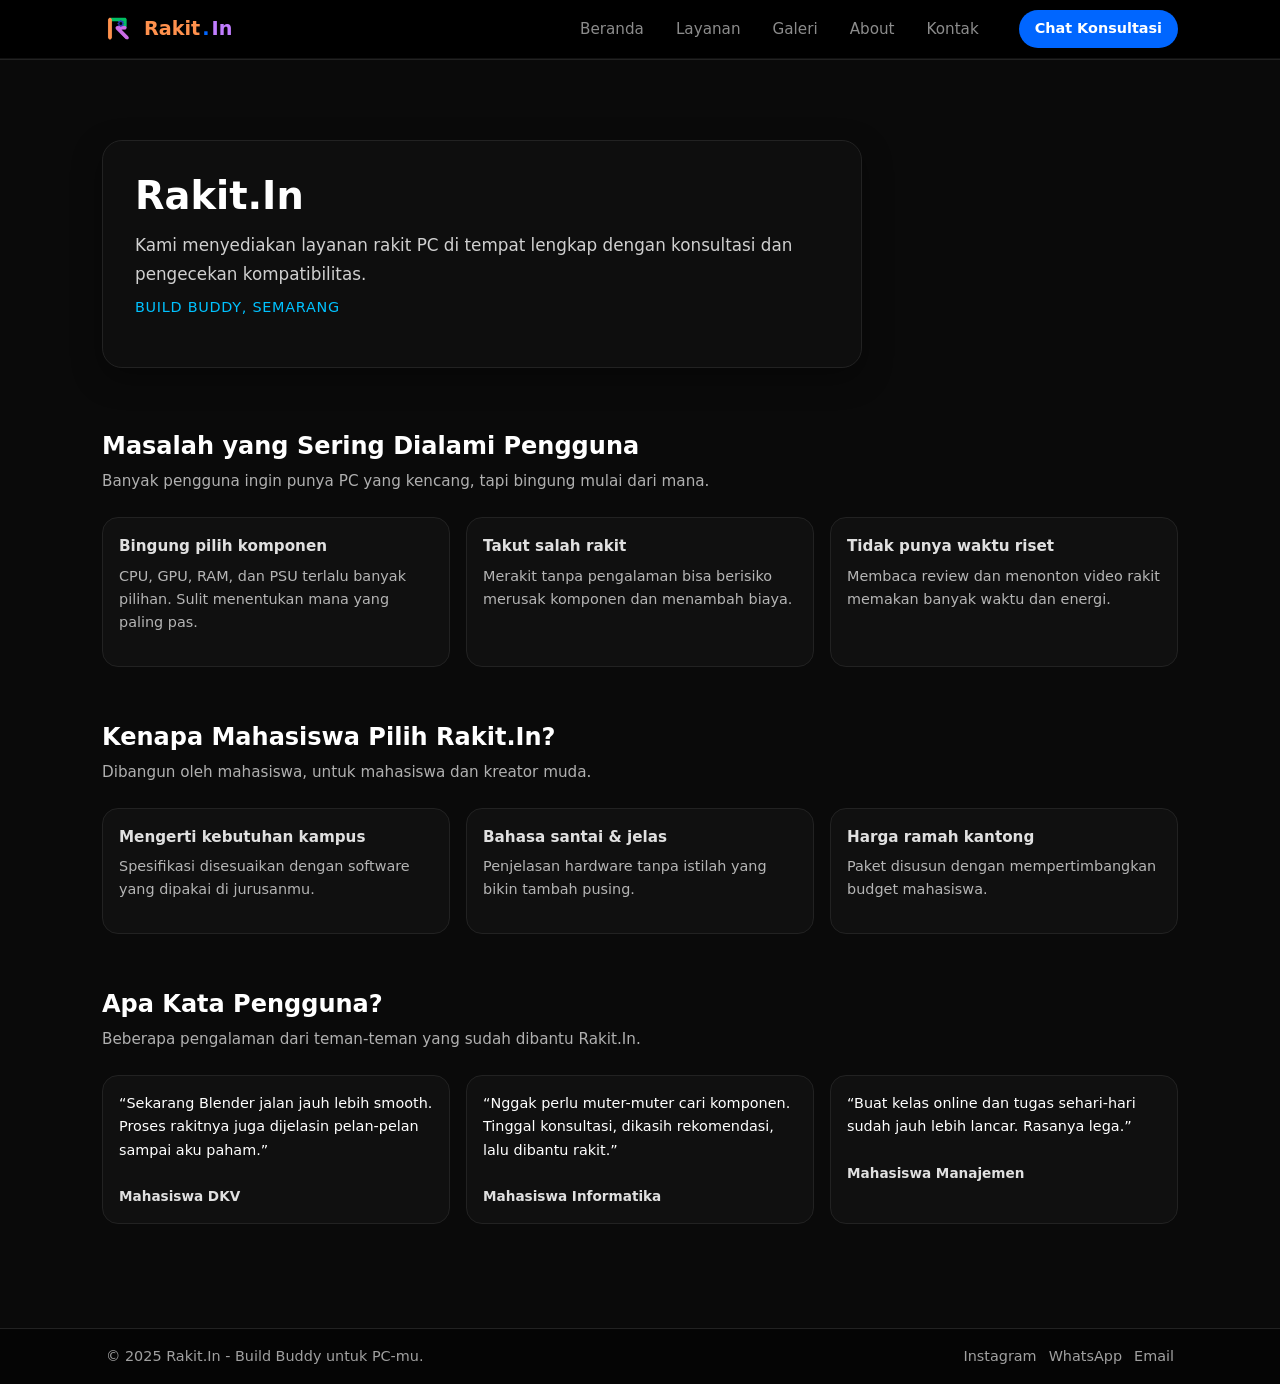
==== about.html @ 9c904154 "Update UI landing page, kontak, galeri, dan styling, layanan, pemisahan halaman" ====
<!DOCTYPE html>
<html lang="id">
<head>
  <meta charset="UTF-8">
  <title>Tentang Kami - Rakit.In</title>
  <meta name="viewport" content="width=device-width, initial-scale=1.0">
  <link href="https://cdn.jsdelivr.net/npm/bootstrap@5.3.3/dist/css/bootstrap.min.css" rel="stylesheet">
  <link rel="stylesheet" href="assets/css/style.css">

</head>
<body>
  <header>
    <nav class="navbar navbar-expand-lg navbar-dark bg-dark">
      <div class="container">
  
        <a class="navbar-brand logo-link" href="index.html">
          <img src="assets/img/logo_rakitin.png" class="logo-img" alt="Logo">
          <span class="logo-text">
            <span class="rakit">Rakit</span><span class="dot">.</span><span class="in">In</span>
          </span>
        </a>
  
        <button class="navbar-toggler" type="button" data-bs-toggle="collapse" data-bs-target="#navbarNav">
          <span class="navbar-toggler-icon"></span>
        </button>
  
        <div class="collapse navbar-collapse" id="navbarNav">
          <ul class="navbar-nav ms-auto align-items-lg-center gap-lg-3">
            <li class="nav-item"><a class="nav-link" href="index.html">Beranda</a></li>
            <li class="nav-item"><a class="nav-link" href="layanan.html">Layanan</a></li>
            <li class="nav-item"><a class="nav-link" href="galerry.html">Galeri</a></li>
            <li class="nav-item"><a class="nav-link" href="about.html">About</a></li>
            <li class="nav-item"><a class="nav-link" href="kontak.html">Kontak</a></li>
            <li class="nav-item">
              <a class="btn btn-primary ms-lg-3" href="chat.html">Chat Konsultasi</a>
            </li>
          </ul>
        </div>
  
      </div>
    </nav>
  </header>

  <main class="container">
    <section class="about-intro bubble-card">
        <h1 class="about-title">Rakit.In</h1>
      
        <p class="about-desc">
          Kami menyediakan layanan rakit PC di tempat lengkap dengan konsultasi
          dan pengecekan kompatibilitas.
        </p>
      
        <p class="about-tagline">
          Build Buddy, Semarang
        </p>
      </section>      
    <section>
      <h2 class="section-title">Masalah yang Sering Dialami Pengguna</h2>
      <p class="section-subtitle">Banyak pengguna ingin punya PC yang kencang, tapi bingung mulai dari mana.</p>
      <div class="grid-3">
        <div class="card">
          <div class="card-title">Bingung pilih komponen</div>
          <p class="muted">CPU, GPU, RAM, dan PSU terlalu banyak pilihan. Sulit menentukan mana yang paling pas.</p>
        </div>
        <div class="card">
          <div class="card-title">Takut salah rakit</div>
          <p class="muted">Merakit tanpa pengalaman bisa berisiko merusak komponen dan menambah biaya.</p>
        </div>
        <div class="card">
          <div class="card-title">Tidak punya waktu riset</div>
          <p class="muted">Membaca review dan menonton video rakit memakan banyak waktu dan energi.</p>
        </div>
      </div>
    </section>

    <section>
      <h2 class="section-title">Kenapa Mahasiswa Pilih Rakit.In?</h2>
      <p class="section-subtitle">Dibangun oleh mahasiswa, untuk mahasiswa dan kreator muda.</p>
      <div class="grid-3">
        <div class="card">
          <div class="card-title">Mengerti kebutuhan kampus</div>
          <p class="muted">Spesifikasi disesuaikan dengan software yang dipakai di jurusanmu.</p>
        </div>
        <div class="card">
          <div class="card-title">Bahasa santai & jelas</div>
          <p class="muted">Penjelasan hardware tanpa istilah yang bikin tambah pusing.</p>
        </div>
        <div class="card">
          <div class="card-title">Harga ramah kantong</div>
          <p class="muted">Paket disusun dengan mempertimbangkan budget mahasiswa.</p>
        </div>
      </div>
    </section>

    <section>
      <h2 class="section-title">Apa Kata Pengguna?</h2>
      <p class="section-subtitle">Beberapa pengalaman dari teman-teman yang sudah dibantu Rakit.In.</p>
      <div class="grid-3">
        <div class="card testimonial">
          <p>“Sekarang Blender jalan jauh lebih smooth. Proses rakitnya juga dijelasin pelan-pelan sampai aku paham.”</p>
          <div class="testimonial-name">Mahasiswa DKV</div>
        </div>
        <div class="card testimonial">
          <p>“Nggak perlu muter-muter cari komponen. Tinggal konsultasi, dikasih rekomendasi, lalu dibantu rakit.”</p>
          <div class="testimonial-name">Mahasiswa Informatika</div>
        </div>
        <div class="card testimonial">
          <p>“Buat kelas online dan tugas sehari-hari sudah jauh lebih lancar. Rasanya lega.”</p>
          <div class="testimonial-name">Mahasiswa Manajemen</div>
        </div>
      </div>
    </section>
  </main>

  <footer>
    <div class="footer-inner">
      <div>© 2025 Rakit.In - Build Buddy untuk PC-mu.</div>
      <div class="footer-links">
        <span>Instagram</span>
        <span>WhatsApp</span>
        <span>Email</span>
      </div>
    </div>
  </footer>
  
    <script src="https://cdn.jsdelivr.net/npm/bootstrap@5.3.3/dist/js/bootstrap.bundle.min.js"></script>

    
</body>
</html>
---- assets/css/style.css ----
* {
    box-sizing: border-box;
    margin: 0;
    padding: 0;
    font-family: system-ui, -apple-system, BlinkMacSystemFont, "Segoe UI", sans-serif;
  }

  html {
    scroll-behavior: smooth;
  }

  body {
    background: #0a0a0a;
    color: #ffffff;
    line-height: 1.6;
  }

  a {
    color: inherit;
    text-decoration: none;
  }

  header {
    position: sticky;
    top: 0;
    z-index: 10;
    background: rgba(0, 0, 0, 0.9);
    backdrop-filter: blur(10px);
    border-bottom: 1px solid #222;
  }

  .logo-link {
    display: flex;
    align-items: center;
    gap: 10px;
    text-decoration: none;
    cursor: pointer;
  }

  .logo-img {
    width: 32px;
    height: 32px;
    object-fit: contain;
  }

  .logo-text {
    font-weight: 700;
    font-size: 1.2rem;
    display: flex;
    align-items: center;
    gap: 0px;
  }

  .logo-text .rakit {
    color: #ff914d;
  }

  .logo-text .dot {
    color: #00c97a;
    margin: 0 2px;
  }

  .logo-text .in {
    color: #c17dff;
  }


  .nav-container {
    max-width: 1100px;
    margin: 0 auto;
    padding: 12px 16px;
    display: flex;
    align-items: center;
    justify-content: space-between;
  }

  nav ul {
    list-style: none;
    display: flex;
    gap: 16px;
    font-size: 0.95rem;
  }

  nav ul li a {
      color: #ffffff;
      text-decoration: none;
      transition: 0.2s;
    }

    nav ul li a:hover {
      color: #00c2ff;
    }

    .navbar {
        background: rgba(0, 0, 0, 0.97) !important;
        backdrop-filter: blur(12px);
        border-bottom: 1px solid #111;
      }
      

  .btn-primary {
    background: #0066ff;
    color: #ffffff;
    border: none;
    padding: 8px 8px;
    border-radius: 999px;
    cursor: pointer;
    font-size: 0.9rem;
    font-weight: 600;
  }

  
  .btn-outline {
    background: transparent;
    color: #ffffff;
    border: 1px solid #444;
    padding: 8px 8px;
    border-radius: 999px;
    cursor: pointer;
    font-size: 0.9rem;
  }

  a.btn-outline {
    display: inline-block;
  }

  .btn-primary, .btn-outline {
    transition: transform 0.15s ease, box-shadow 0.15s ease;
  }

  .btn-primary:hover, .btn-outline:hover {
    transform: translateY(-2px) scale(1.04);
    box-shadow: 0 6px 16px rgba(0, 102, 255, 0.25);
  }

  .hero-new {
    position: relative;
  }
  
  .hero-greeting-wrapper {
    position: absolute;
    top: 20px;
    left: 50%;
    transform: translateX(-50%);
    width: 100%;
    display: flex;
    justify-content: center;
    pointer-events: none;
  }
  
  .hero-greeting {
    color: #ffffff;
    font-size: 1.15rem;
    font-weight: 600;
    letter-spacing: 0.03em;
    text-align: center;
    white-space: nowrap;
  
    background: rgba(255, 255, 255, 0.08);
    backdrop-filter: blur(8px);
    padding: 10px 22px;
    border-radius: 999px;
    box-shadow: 0 8px 24px rgba(0,0,0,0.35);
  
    opacity: 0.95;
  }  

  main {
    max-width: 1100px;
    margin: 0 auto;
    padding: 24px 16px 64px;
  }

  section {
    margin-top: 56px;
  }

  .hero {
    display: grid;
    grid-template-columns: minmax(0, 1.4fr) minmax(0, 1fr);
    gap: 32px;
    align-items: center;
    margin-top: 32px;
  }

  .hero-title {
    font-size: 2.4rem;
    font-weight: 700;
    margin-bottom: 16px;
  }

  .hero-subtitle {
    font-size: 1rem;
    color: #d0d0d0;
    margin-bottom: 24px;
    max-width: 520px;
  }

  .hero-buttons {
    display: flex;
    gap: 12px;
    margin-bottom: 16px;
  }

  .hero-note {
    font-size: 0.9rem;
    color: #aaaaaa;
  }

  .hero-visual {
    border-radius: 20px;
    border: 1px solid #222;
    background: radial-gradient(circle at top left, #0066ff44, #000000);
    min-height: 220px;
    display: flex;
    align-items: center;
    justify-content: center;
    padding: 24px;
  }

  .hero-visual-inner {
    border-radius: 16px;
    border: 1px solid #333;
    padding: 16px;
    width: 100%;
  }

  .hero-visual-title {
    font-size: 0.9rem;
    text-transform: uppercase;
    letter-spacing: 0.08em;
    color: #aaaaaa;
    margin-bottom: 8px;
  }

  .hero-visual-box {
    border-radius: 12px;
    padding: 16px;
    background: #05070b;
    border: 1px solid #1b2536;
    margin-bottom: 8px;
    font-size: 0.9rem;
  }

  .hero-new {
    display: flex;
    align-items: center;
    justify-content: space-between;
    gap: 40px;
    margin-top: 60px;
    padding: 20px 0;
  }

  .hero-new-content {
    max-width: 520px;
  }

  .hero-new-title {
    font-size: 2.6rem;
    font-weight: 800;
    line-height: 1.2;
    margin-bottom: 16px;
  }

  .orange { color: #ff914d; }
  .green { color: #00c97a; }
  .purple { color: #c17dff; }

  .hero-new-subtitle {
    font-size: 1rem;
    color: #d0d0d0;
    margin-bottom: 24px;
    max-width: 500px;
  }

  .hero-new-image img {
    width: 460px;
    border-radius: 12px;
    user-select: none;
  }

  @media (max-width: 900px) {
    .hero-new {
      flex-direction: column;
      text-align: center;
    }

    .hero-new-image img {
      width: 80%;
    }
  }


  .section-title {
    font-size: 1.5rem;
    font-weight: 650;
    margin-bottom: 8px;
  }

  .section-subtitle {
    font-size: 0.95rem;
    color: #b0b0b0;
    margin-bottom: 24px;
  }

  .grid-3 {
    display: grid;
    grid-template-columns: repeat(3, minmax(0, 1fr));
    gap: 16px;
  }

  .card {
    border-radius: 16px;
    border: 1px solid #222;
    background: #101010;
    padding: 16px;
    font-size: 0.95rem;
  }

  .card-title {
    font-weight: 600;
    margin-bottom: 6px;
    color: #e0e0e0;
  }

  .card-tag {
    font-size: 0.75rem;
    color: #00c2ff;
    text-transform: uppercase;
    letter-spacing: 0.08em;
    margin-bottom: 8px;
  }

  .muted {
    color: #b5b5b5;
    font-size: 0.9rem;
  }

  .pricing-card {
    border-radius: 16px;
    border: 1px solid #222;
    background: #080808;
    padding: 18px;
    display: flex;
    flex-direction: column;
    gap: 8px;
  }

  .price {
    font-size: 1.1rem;
    font-weight: 650;
    color: #00c2ff;
  }

  ul.checklist {
    list-style: none;
    font-size: 0.9rem;
    color: #c0c0c0;
  }

  ul.checklist li::before {
    content: "✔ ";
    color: #00c2ff;
    font-size: 0.85rem;
  }

  .pricing-card .btn-primary {
    margin-top: 8px;
    align-self: flex-start;
  }

  .testimonial {
    font-size: 0.9rem;
    color: #ffffff;
  }

  .testimonial-name {
    margin-top: 8px;
    font-weight: 600;
    font-size: 0.85rem;
    color: #e0e0e0;
  }

  .form-card {
    border-radius: 16px;
    border: 1px solid #1f2933;
    background: #05070b;
    padding: 18px;
    max-width: 520px;
  }

  .form-group {
    margin-bottom: 12px;
  }

  label {
    display: block;
    font-size: 0.85rem;
    margin-bottom: 4px;
    color: #d0d0d0;
  }

  input, select, textarea {
    width: 100%;
    padding: 8px 10px;
    border-radius: 10px;
    border: 1px solid #333;
    background: #080a10;
    color: #ffffff;
    font-size: 0.9rem;
  }

  textarea {
    resize: vertical;
    min-height: 80px;
  }

  footer {
    border-top: 1px solid #222;
    background: #050505;
    margin-top: 40px;
  }

  .footer-inner {
    max-width: 1100px;
    margin: 0 auto;
    padding: 16px;
    font-size: 0.9rem;
    display: flex;
    flex-wrap: wrap;
    justify-content: space-between;
    gap: 8px;
    color: #a0a0a0;
  }

  .footer-links {
    display: flex;
    gap: 12px;
    font-size: 0.9rem;
  }

  .container,
  .container-fluid {
    max-width: 1100px !important;
  }

.bubble-card {
    background: rgba(16, 16, 16, 0.85);
    border: 1px solid #222;
    border-radius: 20px;
    padding: 32px;
    max-width: 760px;
    box-shadow: 0 10px 30px rgba(0, 0, 0, 0.35);
  }
  
  .about-intro {
    margin-bottom: 64px;
  }
  
  
  .about-title {
    font-size: 2.4rem;
    font-weight: 800;
    margin-bottom: 12px;
  }
  
  .about-desc {
    font-size: 1.05rem;
    color: #d0d0d0;
    line-height: 1.7;
    margin-bottom: 8px;
  }
  
  .about-tagline {
    font-size: 0.9rem;
    color: #00c2ff;
    letter-spacing: 0.05em;
    text-transform: uppercase;
  }
  
  .card-img-top {
    height: 200px;
    object-fit: cover;
    border-radius: 12px 12px 0 0;
  }
  
  .card {
    transition: transform 0.2s ease, box-shadow 0.2s ease;
  }
  
  .card:hover {
    transform: translateY(-4px);
    box-shadow: 0 12px 30px rgba(0,0,0,0.4);
  }
  
  .section-divider-glow {
    height: 1px;
    width: 100%;
    margin: 72px 0;
    background: linear-gradient(
      to right,
      transparent,
      #00c2ff,
      transparent
    );
    box-shadow: 0 0 12px rgba(0, 194, 255, 0.35);
  }
  

  @media (max-width: 800px) {
    .hero {
      grid-template-columns: minmax(0, 1fr);
    }
    .grid-3 {
      grid-template-columns: minmax(0, 1fr);
    }
  }

  @media (max-width: 768px) {
    .hero-greeting-wrapper {
      position: static;
      transform: none;
      width: 100%;
      margin-bottom: 16px;
    }
  
    .hero-greeting {
      font-size: 0.95rem;
      white-space: normal;
      padding: 0 12px;
    }
  
    .hero-new {
      padding-top: 20px;
    }
  }

    @media (max-width: 991px) {

    .navbar-collapse {
      margin-top: 12px;
    }
  
    .navbar-nav .nav-item {
      border-bottom: 1px solid rgba(255,255,255,0.12);
    }
  
    .navbar-nav .nav-item:last-child {
      border-bottom: none;
    }
  
    .navbar-nav .nav-link {
      padding: 12px 0;
      font-size: 1rem;
    }
  
  } 
  
  @media (max-width: 768px) {
    .about-intro {
      text-align: center;
    }
  }
  

  * {
    box-sizing: border-box;
    margin: 0;
    padding: 0;
    font-family: system-ui, -apple-system, BlinkMacSystemFont, "Segoe UI", sans-serif;
    }

    body {
    background: #0a0a0a;
    color: #fff;
    line-height: 1.6;
    }

    header {
    position: sticky;
    top: 0;
    z-index: 10;
    background: rgba(0,0,0,0.9);
    backdrop-filter: blur(10px);
    border-bottom: 1px solid #222;
    }

    .nav-container {
    max-width: 1100px;
    margin: 0 auto;
    padding: 12px 16px;
    display: flex;
    align-items: center;
    justify-content: space-between;
    }

    .logo-link {
    display: flex;
    align-items: center;
    gap: 10px;
    text-decoration: none;
    cursor: pointer;
    }

    .logo-img {
    width: 32px;
    height: 32px;
    object-fit: contain;
    }

    .logo-text {
    font-weight: 700;
    font-size: 1.2rem;
    display: flex;
    align-items: center;
    gap: 0px;
    }

    .logo-text .rakit { color: #ff914d; }
    .logo-text .dot   { color: #0066ff; margin: 0 2px; }
    .logo-text .in    { color: #c17dff; }

    nav ul {
    list-style: none;
    display: flex;
    gap: 16px;
    font-size: 0.95rem;
    }

    nav ul li a {
    color: #ffffff;
    text-decoration: none;
    transition: 0.2s;
    }

    nav ul li a:hover {
    color: #00c2ff;
    }

    @media (max-width: 800px) {
    nav ul {
        display: none;
    }
    }


    .btn-outline {
    background: transparent;
    color: #ffffff;
    border: 1px solid #444;
    padding: 8px 16px;
    border-radius: 999px;
    cursor: pointer;
    font-size: 0.9rem;
    }

    .chat-logo {
    font-size: 1.2rem;
    font-weight: 700;
    color: #00c2ff;
    }

    .btn-primary {
    background: #0066ff;
    color: #ffffff;
    border: none;
    padding: 8px 16px;
    border-radius: 999px;
    cursor: pointer;
    font-size: 0.9rem;
    font-weight: 600;
    }

    .btn-primary, .btn-outline {
    transition: transform 0.15s ease, box-shadow 0.15s ease;
    }

    .btn-primary:hover, .btn-outline:hover {
    transform: translateY(-2px) scale(1.04);
    box-shadow: 0 6px 16px rgba(0, 102, 255, 0.25);
    }

    .chat-container {
    max-width: 800px;
    margin: 0 auto;
    height: calc(100vh - 80px);
    padding: 20px;
    display: flex;
    flex-direction: column;
    }

    .chat-messages {
    flex: 1;
    overflow-y: auto;
    padding-right: 6px;
    }

    .message {
    padding: 12px 16px;
    border-radius: 14px;
    max-width: 75%;
    margin-bottom: 14px;
    font-size: 0.95rem;
    }

    .msg-user {
    background: #0066ff;
    color: white;
    margin-left: auto;
    }

    .msg-admin {
    background: #111;
    border: 1px solid #222;
    }

    .msg-system {
    background: #05070b;
    border: 1px solid #1b2536;
    border-left: 3px solid #00c2ff;
    color: #d0d0d0;
    }

    .chat-input-area {
    display: flex;
    gap: 10px;
    padding-top: 12px;
    }

    .chat-input-area input {
    flex: 1;
    padding: 10px 14px;
    border-radius: 10px;
    border: 1px solid #333;
    background: #080a10;
    color: white;
    font-size: 0.95rem;
    }
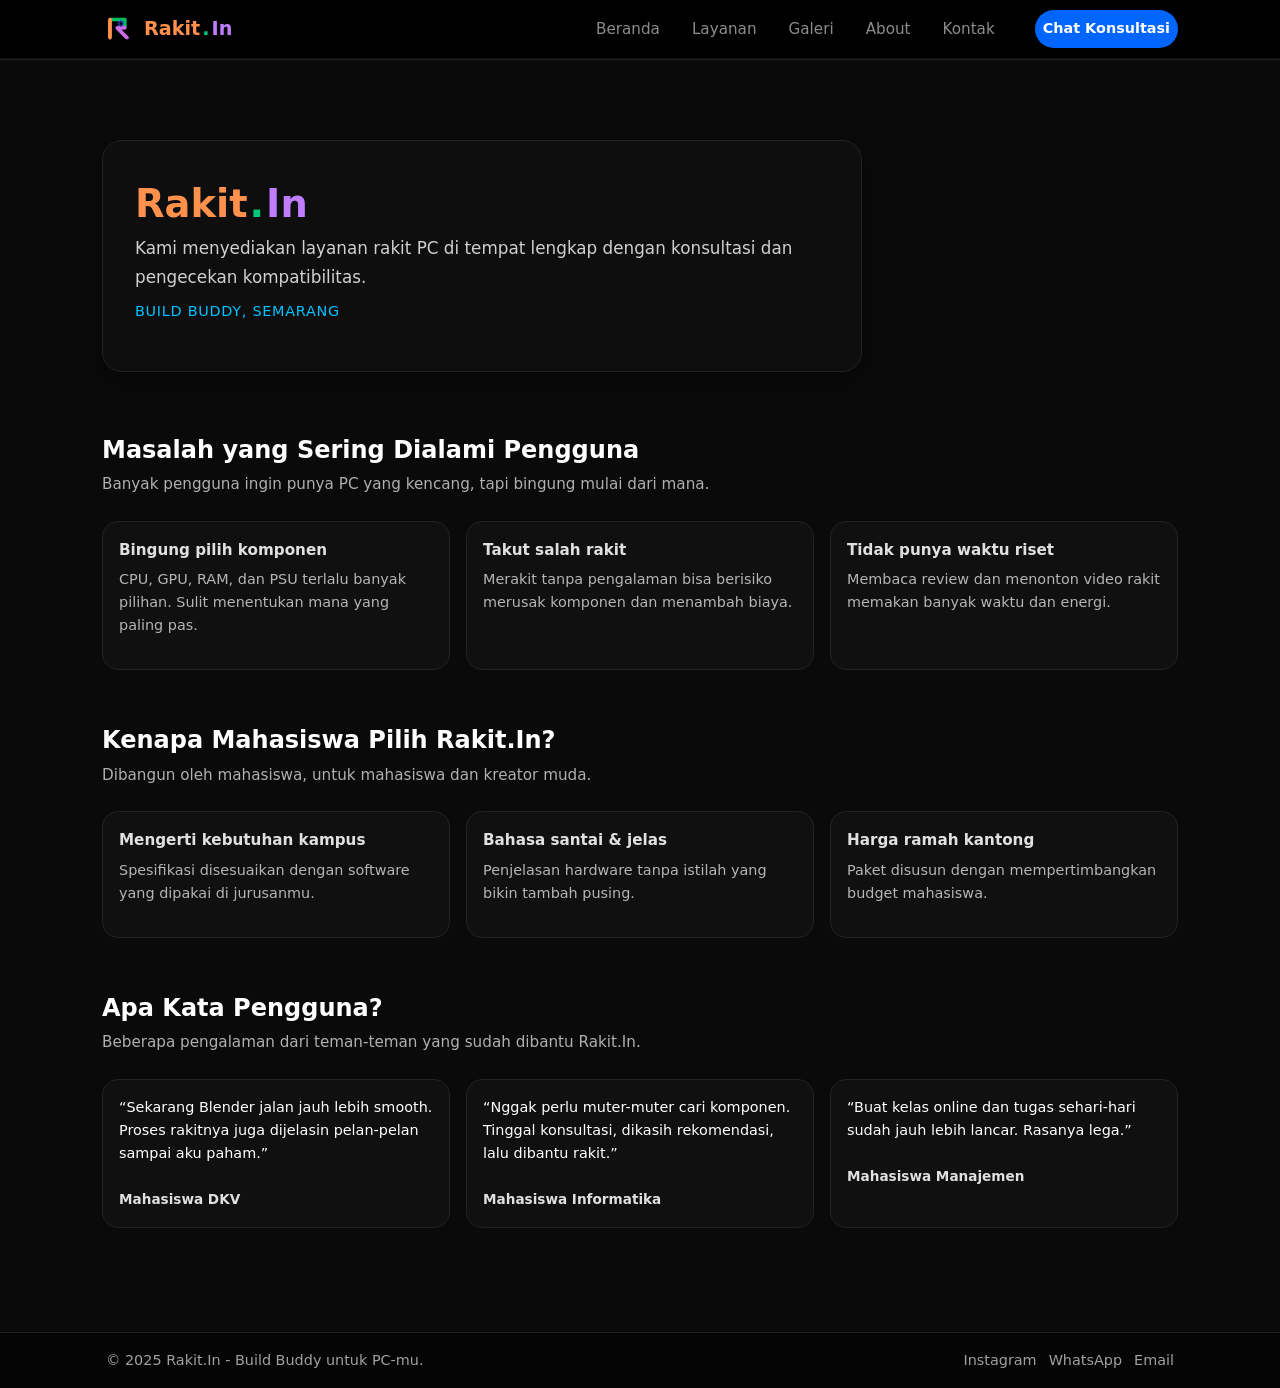
==== commit 3f277b28: "edit chat.html" ====
--- a/about.html
+++ b/about.html
@@ -43,7 +43,9 @@
 
   <main class="container">
     <section class="about-intro bubble-card">
-        <h1 class="about-title">Rakit.In</h1>
+        <span class="about-title">
+            <span class="rakit">Rakit</span><span class="dot">.</span><span class="in">In</span>
+          </span>
       
         <p class="about-desc">
           Kami menyediakan layanan rakit PC di tempat lengkap dengan konsultasi
--- a/assets/css/style.css
+++ b/assets/css/style.css
@@ -462,6 +462,19 @@
     font-size: 2.4rem;
     font-weight: 800;
     margin-bottom: 12px;
+  }
+
+  .about-title .rakit {
+    color: #ff914d;
+  }
+
+  .about-title .dot {
+    color: #00c97a;
+    margin: 0 2px;
+  }
+
+  .about-title .in {
+    color: #c17dff;
   }
   
   .about-desc {
@@ -505,6 +518,11 @@
     );
     box-shadow: 0 0 12px rgba(0, 194, 255, 0.35);
   }
+
+  .form-card {
+    max-width: 720px;
+    margin: 0 auto;
+  }  
   
 
   @media (max-width: 800px) {
@@ -562,124 +580,6 @@
     }
   }
   
-
-  * {
-    box-sizing: border-box;
-    margin: 0;
-    padding: 0;
-    font-family: system-ui, -apple-system, BlinkMacSystemFont, "Segoe UI", sans-serif;
-    }
-
-    body {
-    background: #0a0a0a;
-    color: #fff;
-    line-height: 1.6;
-    }
-
-    header {
-    position: sticky;
-    top: 0;
-    z-index: 10;
-    background: rgba(0,0,0,0.9);
-    backdrop-filter: blur(10px);
-    border-bottom: 1px solid #222;
-    }
-
-    .nav-container {
-    max-width: 1100px;
-    margin: 0 auto;
-    padding: 12px 16px;
-    display: flex;
-    align-items: center;
-    justify-content: space-between;
-    }
-
-    .logo-link {
-    display: flex;
-    align-items: center;
-    gap: 10px;
-    text-decoration: none;
-    cursor: pointer;
-    }
-
-    .logo-img {
-    width: 32px;
-    height: 32px;
-    object-fit: contain;
-    }
-
-    .logo-text {
-    font-weight: 700;
-    font-size: 1.2rem;
-    display: flex;
-    align-items: center;
-    gap: 0px;
-    }
-
-    .logo-text .rakit { color: #ff914d; }
-    .logo-text .dot   { color: #0066ff; margin: 0 2px; }
-    .logo-text .in    { color: #c17dff; }
-
-    nav ul {
-    list-style: none;
-    display: flex;
-    gap: 16px;
-    font-size: 0.95rem;
-    }
-
-    nav ul li a {
-    color: #ffffff;
-    text-decoration: none;
-    transition: 0.2s;
-    }
-
-    nav ul li a:hover {
-    color: #00c2ff;
-    }
-
-    @media (max-width: 800px) {
-    nav ul {
-        display: none;
-    }
-    }
-
-
-    .btn-outline {
-    background: transparent;
-    color: #ffffff;
-    border: 1px solid #444;
-    padding: 8px 16px;
-    border-radius: 999px;
-    cursor: pointer;
-    font-size: 0.9rem;
-    }
-
-    .chat-logo {
-    font-size: 1.2rem;
-    font-weight: 700;
-    color: #00c2ff;
-    }
-
-    .btn-primary {
-    background: #0066ff;
-    color: #ffffff;
-    border: none;
-    padding: 8px 16px;
-    border-radius: 999px;
-    cursor: pointer;
-    font-size: 0.9rem;
-    font-weight: 600;
-    }
-
-    .btn-primary, .btn-outline {
-    transition: transform 0.15s ease, box-shadow 0.15s ease;
-    }
-
-    .btn-primary:hover, .btn-outline:hover {
-    transform: translateY(-2px) scale(1.04);
-    box-shadow: 0 6px 16px rgba(0, 102, 255, 0.25);
-    }
-
     .chat-container {
     max-width: 800px;
     margin: 0 auto;
